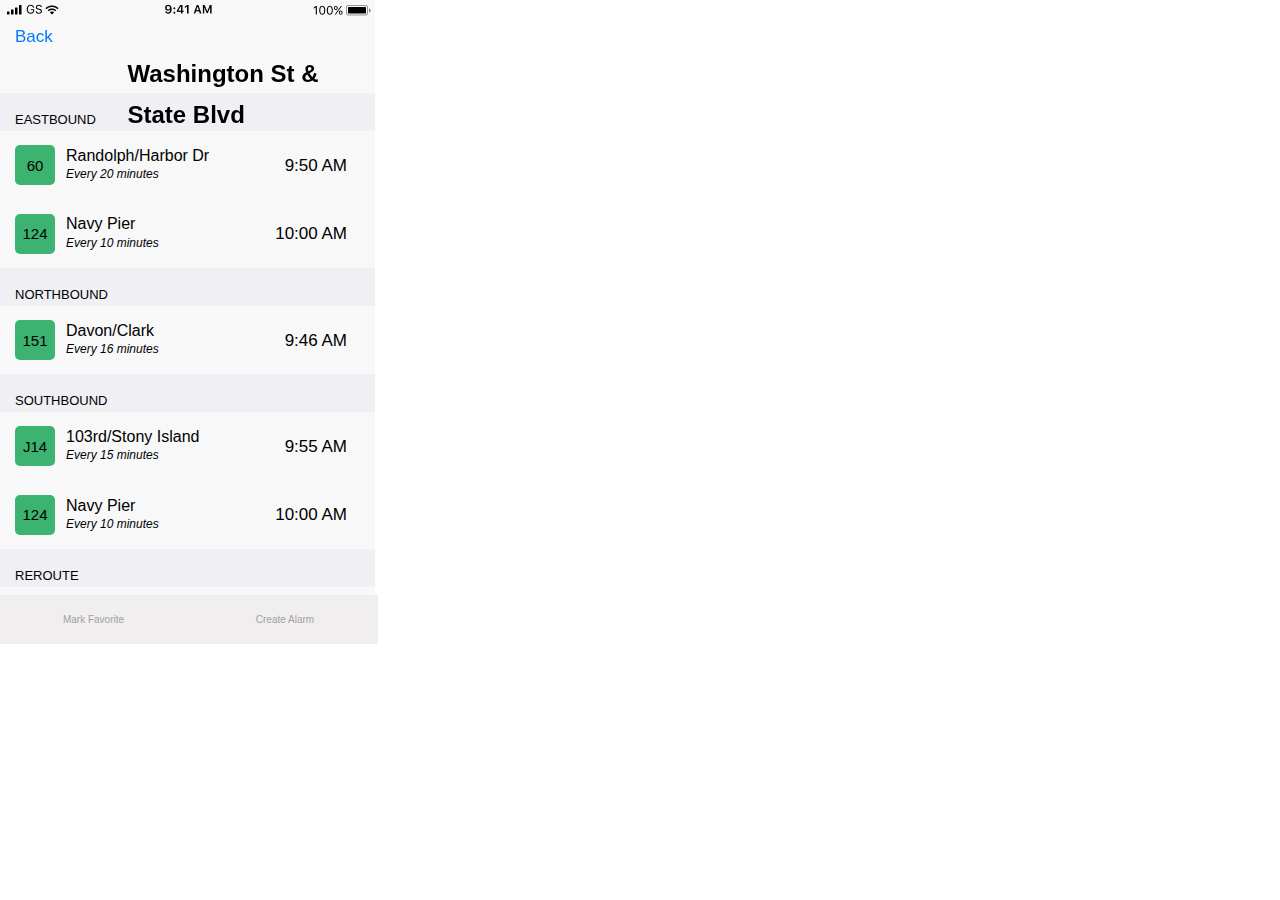
==== index.html @ 7e05be3c "Update doc names" ====
<!DOCTYPE html>
<html lang="en">
<head>
    <meta charset="UTF-8">
    <meta name="viewport" content="width=device-width, initial-scale=1.0">
    <meta http-equiv="X-UA-Compatible" content="ie=edge">
    <title>BusyBus</title>
    <link rel="stylesheet" href="css/reset.css">
    <link rel="stylesheet" href="css/style.css">
    <link rel="stylesheet" href="https://use.fontawesome.com/releases/v5.7.1/css/all.css" integrity="sha384-fnmOCqbTlWIlj8LyTjo7mOUStjsKC4pOpQbqyi7RrhN7udi9RwhKkMHpvLbHG9Sr" crossorigin="anonymous">
</head>
<body>


    <!-- top nav bar -->
    <header>
            <section class="status">
                <img src="UI Bars / Status Bars / Black / Base.png">
            </section>
            <nav>
                <div class="arrow_left">
                    <i class="fas fa-angle-left">
                        <span class=back>Back</span>
                    </i>
                </div>
                <div class="stop">Washington St & State Blvd</div>
            </nav>
    </header>

    <br><br><br>

    <!-- content  -->
    <div class=container>
        <div class=eastbound>
            <h5>EASTBOUND</h5>
            <div class=grid-container>
                <div class=bus-number>60
                </div>
                <div class=destination-frequency>
                    <h3>Randolph/Harbor Dr</h3>
                    <h4>Every 20 minutes</h4>
                </div>
                <div class=eta>
                    <h3>9:50 AM</h3>
                </div>
                <i class="fas fa-angle-right"></i>
            </div>
            <div class=grid-container>
                <div class=bus-number>124
                </div>
                <div class=destination-frequency>
                    <h3>Navy Pier</h3>
                    <h4>Every 10 minutes</h4>
                </div>
                <div class=eta>
                    <h3>10:00 AM</h3>
                </div>
                <i class="fas fa-angle-right"></i>
            </div>
        </div>
        <div class=northbound>
            <h5>NORTHBOUND</h5>
            <div class=grid-container>
                <div class=bus-number>151
                </div>
                    <div class=destination-frequency>
                    <h3>Davon/Clark</h3>
                    <h4>Every 16 minutes</h4>
                </div>
                <div class=eta>
                    <h3>9:46 AM</h3>
                </div>
                <i class="fas fa-angle-right"></i>
            </div>
        </div>
        <div class=southbound>
            <h5>SOUTHBOUND</h5>
            <div class=grid-container>
                <div class=bus-number>J14
                </div>
                <div class=destination-frequency>
                    <h3>103rd/Stony Island</h3>
                    <h4>Every 15 minutes</h4>
                </div>
                <div class=eta>
                    <h3>9:55 AM</h3>
                </div>
                <i class="fas fa-angle-right"></i>
            </div>
            <div class=grid-container>
                <div class=bus-number>124
                </div>
                <div class=destination-frequency>
                    <h3>Navy Pier</h3>
                    <h4>Every 10 minutes</h4>
                </div>
                <div class=eta>
                    <h3>10:00 AM</h3>
                </div>
                <i class="fas fa-angle-right"></i>
            </div>
        </div>
        <div class=reroute>
                <h5>REROUTE</h5>
                <div class=grid-container>
                    <div class=bus-number>6x
                    </div>
                    <div class=destination-frequency>
                        <h3>Jackson Park Express</h3>
                        <h4>N/A</h4>
                    </div>
                    <div class=eta>
                        <h3>N/A</h3>
                    </div>
                    <i class="fas fa-angle-right"></i>
                </div>
        </div>
        <div class=out-of-service>
            <h5>OUT OF SERVICE</h5>
            <div class=grid-container>
                <div class=bus-number>4
                </div>
                <div class=destination-frequency>
                    <h3>Cottage Grove</h3>
                    <h4>N/A</h4>
                </div>
                <div class=eta>
                    <h3>Resumes 12:10am</h3>
                </div>
                <i class="fas fa-angle-right"></i>
            </div>
            <div class=grid-container>
                <div class=bus-number>20
                </div>
                <div class=destination-frequency>
                    <h3>Madison</h3>
                    <h4>N/A</h4>
                </div>
                <div class=eta>
                    <h3>Resumes 12:10am</h3>
                </div>
                <i class="fas fa-angle-right"></i>
            </div>
            <div class=grid-container>
                <div class=bus-number>157
                </div>
                <div class=destination-frequency>
                    <h3>Streeterville/Taylor</h3>
                    <h4>N/A</h4>
                </div>
                <div class=eta>
                    <h3>Resumes 6:00am</h3>
                </div>
                <i class="fas fa-angle-right"></i>
            </div>
        </div>
    </div>




    <!-- bottom tab bar -->
    <footer>
        <button class=button>
            <i class="fas fa-star"></i>
            <div class=favorite>Mark Favorite</div>
        </button>
        <button class=button>
            <i class="fas fa-clock"></i>
            <div class=alarm>Create Alarm<div>
        </button>
    </footer>


</body>
</html>
---- css/style.css ----
* {
    box-sizing: border-box;
}

body {
    font-family: sans-serif;
    max-width: 375px;
    max-height: 667px;
    font-family: "SF Display", sans-serif;
}

header {
    position: fixed;
    width: 375px;
    height: 116px;
}

.status {
    background-color: #F8F8F8;
}

nav {
    color: black;
    height: 70px;
    background-color: #F8F8F8;
}

.arrow_left {
    float: left;
    width: 30%;
    padding-left: 15px;
    color: #007AFF;
    vertical-align: middle;
}

.fa-angle-left {
    padding-right: 5px;
    font-size: 24px;
    vertical-align: middle;
}

.back {
    font-size: 17px;
    vertical-align: middle;
    font-family: "SF Display", sans-serif;
    font-weight: lighter;
}

.stop {
    font-size: 24px;
    padding-top: 30px;
    padding-left: 15px;
    align-content: center;
    align-items: center;
    text-align: left;
    font-weight: bold;
    line-height: 41px;
}

.container {
    border-left-color: transparent;
    border-right-color: transparent;
    margin-top: 45px;
    background-color: #F8F8F8;
    overflow: scroll;
    max-height: 502px;
}

.grid-container {
    display: grid;
    grid-template-columns: 10% 55% 30% 5%;
    align-content: center;
    align-items: center;
    vertical-align: middle;
    padding-left: 15px;
}

.eastbound h5,
.northbound h5,
.southbound h5,
.reroute h5,
.out-of-service h5 {
    font-size: 13px;
    font-weight: lighter;
    padding: 20px 0px 5px 15px;
    background-color: #EFEFF4;
}

.bus-number {
    background-color: mediumseagreen;
    float: left;
    font-size: 15px;
    width: 40px;
    height: 40px;
    border-radius: 5px;
    display: flex;
    align-items: center;
    justify-content: center;
}

.out-of-service .bus-number, .reroute .bus-number {
    background-color: orange;
}

.destination-frequency {
    padding: 15px;
    line-height: 120%;
}

.destination-frequency h3 {
    font-size: 16px;
    text-align: left;
}

.destination-frequency h4 {
    font-size: 12px;
    text-align: left;
    font-style: italic;
}

.eta {
    float: right;
    padding: 10px;
    font-size: 17px;
    text-align: right;
}

.button {
    background-color: #f0eeee;
    border: none;
    color: #a1a1a1;
    text-align: center;
    text-decoration: none;
    display: inline-block;
    height: 49px;
    width: 187px;
}

.alarm, .favorite {
    font-size: 10px;
}

.fa-star, .fa-clock {
    font-size: 22px;
}

footer {
    position: fixed;
    background-color: #f0eeee;
}
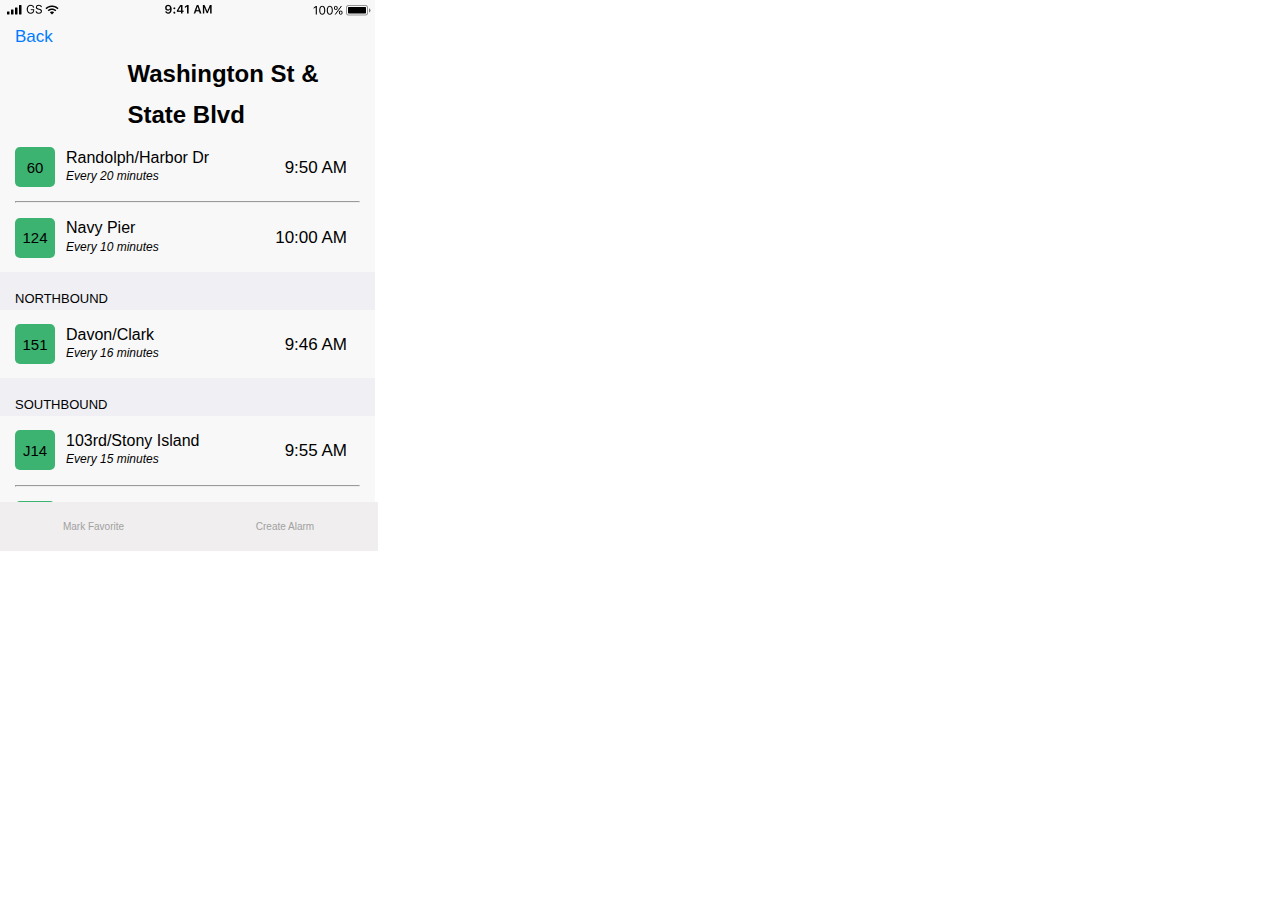
==== commit f5e2ced3: "Update hr tag, blue arrow and semantic code" ====
--- a/index.html
+++ b/index.html
@@ -18,142 +18,147 @@
                 <img src="UI Bars / Status Bars / Black / Base.png">
             </section>
             <nav>
-                <div class="arrow_left">
+                <section class="arrow_left">
                     <i class="fas fa-angle-left">
                         <span class=back>Back</span>
                     </i>
-                </div>
-                <div class="stop">Washington St & State Blvd</div>
+                </section>
+                <section class="stop">Washington St & State Blvd</section>
             </nav>
     </header>
 
-    <br><br><br>
+
+
 
     <!-- content  -->
     <div class=container>
-        <div class=eastbound>
+        <section class=eastbound>
             <h5>EASTBOUND</h5>
-            <div class=grid-container>
-                <div class=bus-number>60
-                </div>
-                <div class=destination-frequency>
+            <ul class=grid-container>
+                <li class=bus-number>60
+                </li>
+                <li class=destination-frequency>
                     <h3>Randolph/Harbor Dr</h3>
                     <h4>Every 20 minutes</h4>
-                </div>
-                <div class=eta>
+                </li>
+                <li class=eta>
                     <h3>9:50 AM</h3>
-                </div>
+                </li>
                 <i class="fas fa-angle-right"></i>
-            </div>
-            <div class=grid-container>
-                <div class=bus-number>124
-                </div>
-                <div class=destination-frequency>
+            </ul>
+            <hr>
+            <ul class=grid-container>
+                <li class=bus-number>124
+                </li>
+                <li class=destination-frequency>
                     <h3>Navy Pier</h3>
                     <h4>Every 10 minutes</h4>
-                </div>
-                <div class=eta>
+                </li>
+                <li class=eta>
                     <h3>10:00 AM</h3>
-                </div>
+                </li>
                 <i class="fas fa-angle-right"></i>
-            </div>
-        </div>
-        <div class=northbound>
+            <ul>
+        </section>
+        <section class=northbound>
             <h5>NORTHBOUND</h5>
-            <div class=grid-container>
-                <div class=bus-number>151
-                </div>
-                    <div class=destination-frequency>
+            <ul class=grid-container>
+                <li class=bus-number>151
+                </li>
+                <li class=destination-frequency>
                     <h3>Davon/Clark</h3>
                     <h4>Every 16 minutes</h4>
-                </div>
-                <div class=eta>
+                </li>
+                <li class=eta>
                     <h3>9:46 AM</h3>
-                </div>
+                </li>
                 <i class="fas fa-angle-right"></i>
-            </div>
-        </div>
-        <div class=southbound>
+            </ul>
+        </section>
+        <section class=southbound>
             <h5>SOUTHBOUND</h5>
-            <div class=grid-container>
-                <div class=bus-number>J14
-                </div>
-                <div class=destination-frequency>
+            <ul class=grid-container>
+                <li class=bus-number>J14
+                </li>
+                <li class=destination-frequency>
                     <h3>103rd/Stony Island</h3>
                     <h4>Every 15 minutes</h4>
-                </div>
-                <div class=eta>
+                </li>
+                <li class=eta>
                     <h3>9:55 AM</h3>
-                </div>
+                </li>
                 <i class="fas fa-angle-right"></i>
-            </div>
-            <div class=grid-container>
-                <div class=bus-number>124
-                </div>
-                <div class=destination-frequency>
+            </ul>
+            <hr>
+            <ul class=grid-container>
+                <li class=bus-number>124
+                </li>
+                <li class=destination-frequency>
                     <h3>Navy Pier</h3>
                     <h4>Every 10 minutes</h4>
-                </div>
-                <div class=eta>
+                </li>
+                <li class=eta>
                     <h3>10:00 AM</h3>
-                </div>
+                </li>
                 <i class="fas fa-angle-right"></i>
-            </div>
-        </div>
-        <div class=reroute>
-                <h5>REROUTE</h5>
-                <div class=grid-container>
-                    <div class=bus-number>6x
-                    </div>
-                    <div class=destination-frequency>
-                        <h3>Jackson Park Express</h3>
-                        <h4>N/A</h4>
-                    </div>
-                    <div class=eta>
-                        <h3>N/A</h3>
-                    </div>
-                    <i class="fas fa-angle-right"></i>
-                </div>
-        </div>
-        <div class=out-of-service>
+            </ul>
+        </section>
+        <section class=reroute>
+            <h5>REROUTE</h5>
+            <ul class=grid-container>
+                <li class=bus-number>6x
+                </li>
+                <li class=destination-frequency>
+                    <h3>Jackson Park Express</h3>
+                    <h4>N/A</h4>
+                </li>
+                <li class=eta>
+                    <h3>N/A</h3>
+                </li>
+                <i class="fas fa-angle-right"></i>
+            </ul>
+        </section>
+        <section class=out-of-service>
             <h5>OUT OF SERVICE</h5>
-            <div class=grid-container>
-                <div class=bus-number>4
-                </div>
-                <div class=destination-frequency>
+            <ul class=grid-container>
+                <li class=bus-number>4
+                </li>
+                <li class=destination-frequency>
                     <h3>Cottage Grove</h3>
                     <h4>N/A</h4>
-                </div>
-                <div class=eta>
+                </li>
+                <li class=eta>
                     <h3>Resumes 12:10am</h3>
-                </div>
+                </li>
                 <i class="fas fa-angle-right"></i>
-            </div>
-            <div class=grid-container>
-                <div class=bus-number>20
-                </div>
-                <div class=destination-frequency>
+            </ul>
+            <hr>
+            <ul class=grid-container>
+                <li class=bus-number>20
+                </li>
+                <li class=destination-frequency>
                     <h3>Madison</h3>
                     <h4>N/A</h4>
-                </div>
-                <div class=eta>
+                </li>
+                <li class=eta>
                     <h3>Resumes 12:10am</h3>
-                </div>
+                </li>
                 <i class="fas fa-angle-right"></i>
-            </div>
-            <div class=grid-container>
-                <div class=bus-number>157
-                </div>
-                <div class=destination-frequency>
+            </ul>
+            <hr>
+            <ul class=grid-container>
+                <li class=bus-number>157
+                </li>
+                <li class=destination-frequency>
                     <h3>Streeterville/Taylor</h3>
                     <h4>N/A</h4>
-                </div>
-                <div class=eta>
+                </li>
+                <li class=eta>
                     <h3>Resumes 6:00am</h3>
-                </div>
+                </li>
                 <i class="fas fa-angle-right"></i>
-            </div>
-        </div>
+            </ul>
+        </section>
     </div>
 
 
--- a/css/style.css
+++ b/css/style.css
@@ -6,7 +6,7 @@
     font-family: sans-serif;
     max-width: 375px;
     max-height: 667px;
-    font-family: "SF Display", sans-serif;
+    font-family: -apple-system, BlinkMacSystemFont, 'Segoe UI', Roboto, Oxygen, Ubuntu, Cantarell, 'Open Sans', 'Helvetica Neue', sans-serif
 }
 
 header {
@@ -21,7 +21,6 @@
 
 nav {
     color: black;
-    height: 70px;
     background-color: #F8F8F8;
 }
 
@@ -42,7 +41,7 @@
 .back {
     font-size: 17px;
     vertical-align: middle;
-    font-family: "SF Display", sans-serif;
+    font-family: -apple-system, BlinkMacSystemFont, 'Segoe UI', Roboto, Oxygen, Ubuntu, Cantarell, 'Open Sans', 'Helvetica Neue', sans-serif
     font-weight: lighter;
 }
 
@@ -60,7 +59,7 @@
 .container {
     border-left-color: transparent;
     border-right-color: transparent;
-    margin-top: 45px;
+    padding-top: 95px;
     background-color: #F8F8F8;
     overflow: scroll;
     max-height: 502px;
@@ -103,7 +102,7 @@
 }
 
 .destination-frequency {
-    padding: 15px;
+    padding: 15px 0px 15px 15px;
     line-height: 120%;
 }
 
@@ -123,6 +122,17 @@
     padding: 10px;
     font-size: 17px;
     text-align: right;
+}
+
+.fa-angle-right {
+    color: #007AFF;
+}
+
+hr {
+    width: 92%;
+    color: #BCBBC1;
+    margin: 0;
+    margin-left: 15px;
 }
 
 .button {
